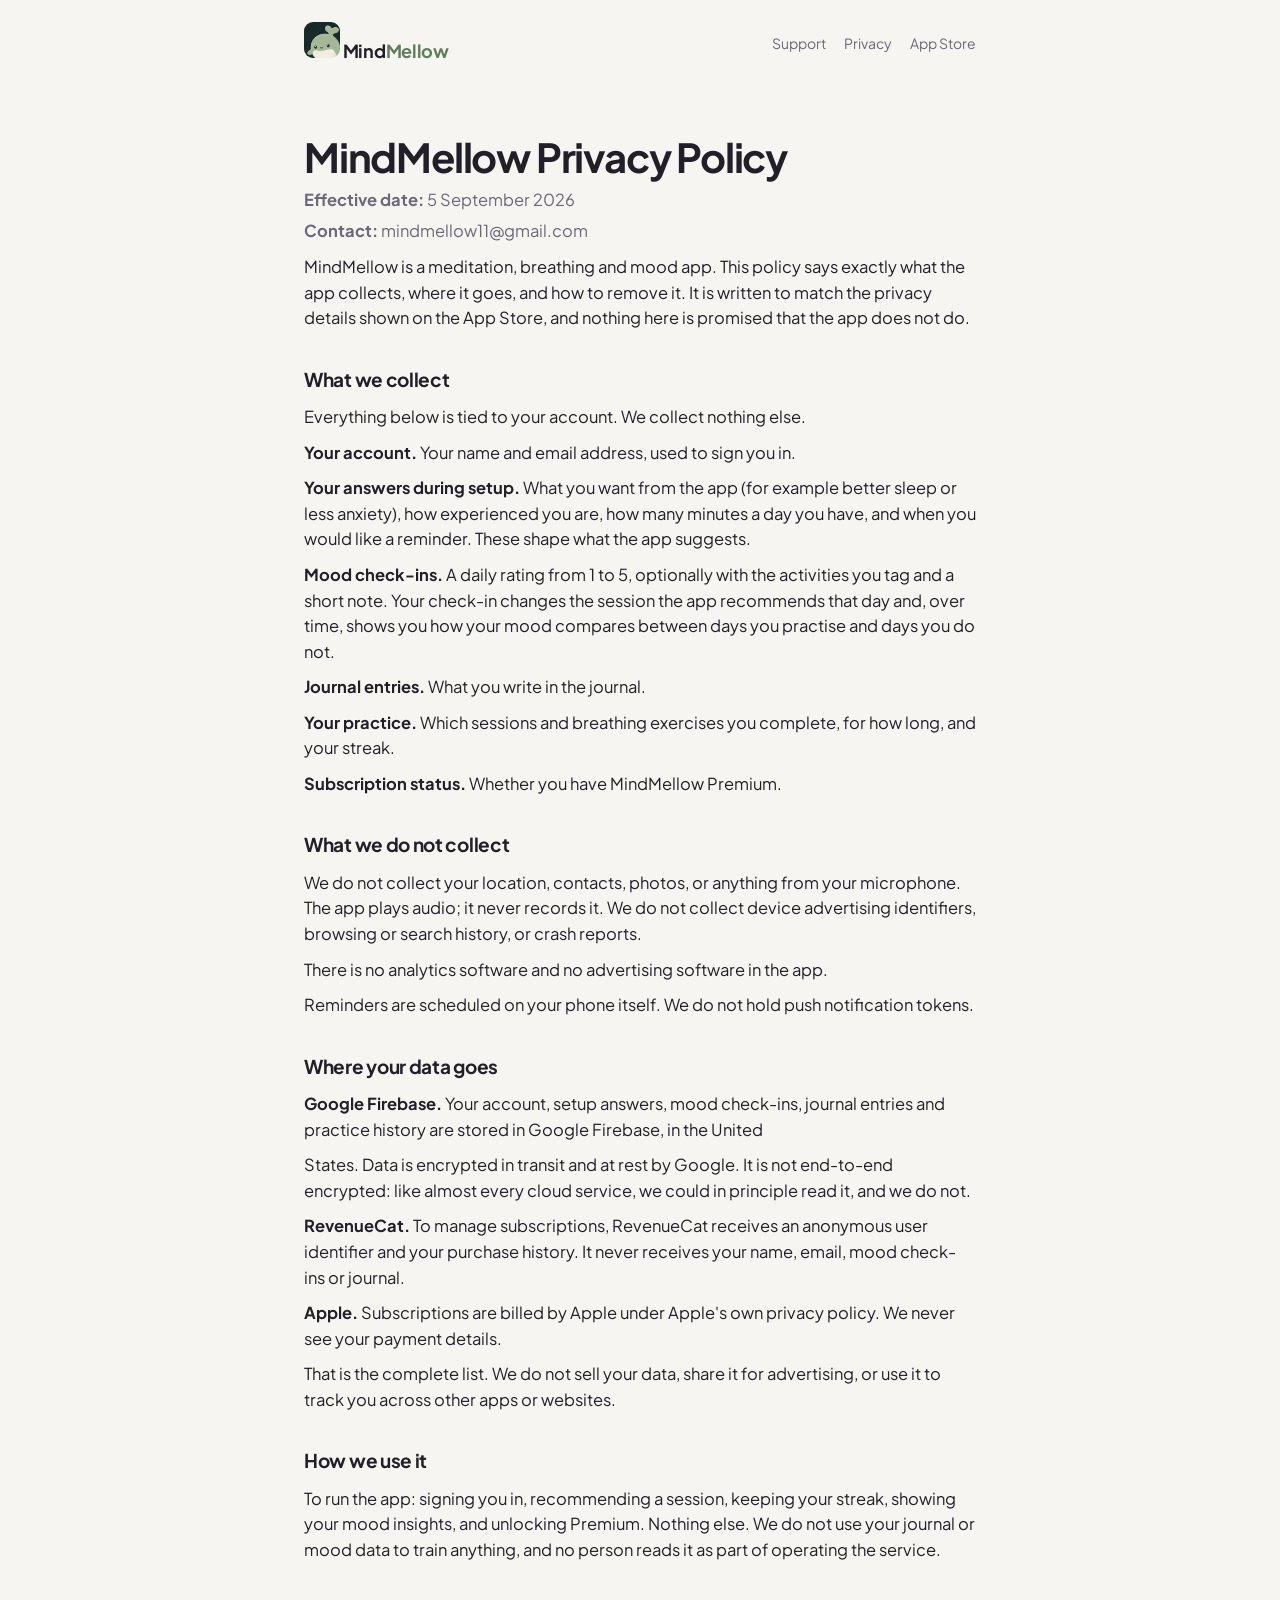
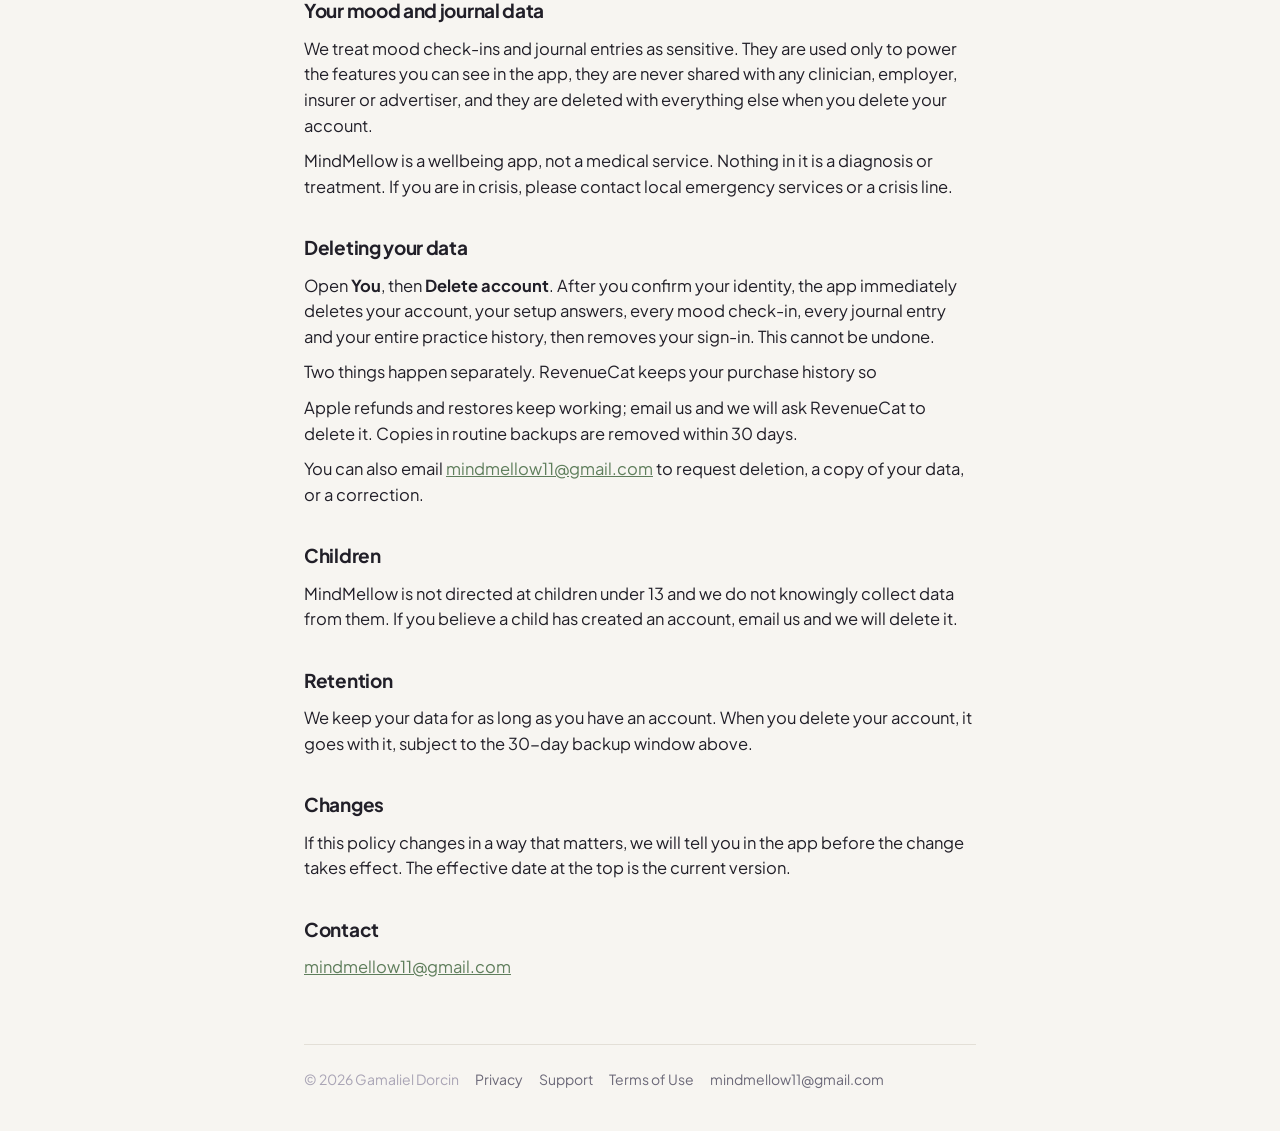
==== privacy.html @ c37a583e "MindMellow site: marketing, privacy policy, support" ====
<!doctype html><html lang="en"><head><title>Privacy Policy — MindMellow</title><meta charset="utf-8"><meta name="viewport" content="width=device-width,initial-scale=1"><link rel="icon" href="assets/icon.png"><link rel="preconnect" href="https://fonts.googleapis.com"><link href="https://fonts.googleapis.com/css2?family=Plus+Jakarta+Sans:wght@500;600;700&display=swap" rel="stylesheet"><link rel="stylesheet" href="style.css"></head><body><div class="wrap"><nav><a class="brand" href="./"><img src="assets/icon.png" alt=""> Mind<span>Mellow</span></a><div class="links"><a href="support.html">Support</a><a href="privacy.html">Privacy</a><a href="https://apps.apple.com/app/id6741377429">App Store</a></div></nav><div class="legal"><h1>MindMellow Privacy Policy</h1><p class="meta"><strong>Effective date:</strong> 5 September 2026</p><p class="meta"><strong>Contact:</strong> mindmellow11@gmail.com</p><p>MindMellow is a meditation, breathing and mood app. This policy says exactly what the app collects, where it goes, and how to remove it. It is written to match the privacy details shown on the App Store, and nothing here is promised that the app does not do.</p><h2>What we collect</h2><p>Everything below is tied to your account. We collect nothing else.</p><p><strong>Your account.</strong> Your name and email address, used to sign you in.</p><p><strong>Your answers during setup.</strong> What you want from the app (for example better sleep or less anxiety), how experienced you are, how many minutes a day you have, and when you would like a reminder. These shape what the app suggests.</p><p><strong>Mood check-ins.</strong> A daily rating from 1 to 5, optionally with the activities you tag and a short note. Your check-in changes the session the app recommends that day and, over time, shows you how your mood compares between days you practise and days you do not.</p><p><strong>Journal entries.</strong> What you write in the journal.</p><p><strong>Your practice.</strong> Which sessions and breathing exercises you complete, for how long, and your streak.</p><p><strong>Subscription status.</strong> Whether you have MindMellow Premium.</p><h2>What we do not collect</h2><p>We do not collect your location, contacts, photos, or anything from your microphone. The app plays audio; it never records it. We do not collect device advertising identifiers, browsing or search history, or crash reports.</p><p>There is no analytics software and no advertising software in the app.</p><p>Reminders are scheduled on your phone itself. We do not hold push notification tokens.</p><h2>Where your data goes</h2><p><strong>Google Firebase.</strong> Your account, setup answers, mood check-ins, journal entries and practice history are stored in Google Firebase, in the United</p><p>States. Data is encrypted in transit and at rest by Google. It is not end-to-end encrypted: like almost every cloud service, we could in principle read it, and we do not.</p><p><strong>RevenueCat.</strong> To manage subscriptions, RevenueCat receives an anonymous user identifier and your purchase history. It never receives your name, email, mood check-ins or journal.</p><p><strong>Apple.</strong> Subscriptions are billed by Apple under Apple's own privacy policy. We never see your payment details.</p><p>That is the complete list. We do not sell your data, share it for advertising, or use it to track you across other apps or websites.</p><h2>How we use it</h2><p>To run the app: signing you in, recommending a session, keeping your streak, showing your mood insights, and unlocking Premium. Nothing else. We do not use your journal or mood data to train anything, and no person reads it as part of operating the service.</p><h2>Your mood and journal data</h2><p>We treat mood check-ins and journal entries as sensitive. They are used only to power the features you can see in the app, they are never shared with any clinician, employer, insurer or advertiser, and they are deleted with everything else when you delete your account.</p><p>MindMellow is a wellbeing app, not a medical service. Nothing in it is a diagnosis or treatment. If you are in crisis, please contact local emergency services or a crisis line.</p><h2>Deleting your data</h2><p>Open <strong>You</strong>, then <strong>Delete account</strong>. After you confirm your identity, the app immediately deletes your account, your setup answers, every mood check-in, every journal entry and your entire practice history, then removes your sign-in. This cannot be undone.</p><p>Two things happen separately. RevenueCat keeps your purchase history so</p><p>Apple refunds and restores keep working; email us and we will ask RevenueCat to delete it. Copies in routine backups are removed within 30 days.</p><p>You can also email <a href="mailto:mindmellow11@gmail.com">mindmellow11@gmail.com</a> to request deletion, a copy of your data, or a correction.</p><h2>Children</h2><p>MindMellow is not directed at children under 13 and we do not knowingly collect data from them. If you believe a child has created an account, email us and we will delete it.</p><h2>Retention</h2><p>We keep your data for as long as you have an account. When you delete your account, it goes with it, subject to the 30-day backup window above.</p><h2>Changes</h2><p>If this policy changes in a way that matters, we will tell you in the app before the change takes effect. The effective date at the top is the current version.</p><h2>Contact</h2><p><a href="mailto:mindmellow11@gmail.com">mindmellow11@gmail.com</a></p></div><footer><span>© 2026 Gamaliel Dorcin</span><a href="privacy.html">Privacy</a><a href="support.html">Support</a><a href="https://www.apple.com/legal/internet-services/itunes/dev/stdeula/">Terms of Use</a><a href="mailto:mindmellow11@gmail.com">mindmellow11@gmail.com</a></footer></div></body></html>
---- style.css ----
:root{--paper:#F7F5F1;--paper1:#FDFCFA;--ink:#211F28;--dim:#6B6878;--faint:#A9A4B5;--sage:#5F7E5C;--sage-soft:rgba(95,126,92,.10);--border:#E3DFD7}
*{box-sizing:border-box}body{margin:0;background:var(--paper);color:var(--ink);font-family:"Plus Jakarta Sans",-apple-system,system-ui,sans-serif;line-height:1.55;-webkit-font-smoothing:antialiased}
a{color:var(--sage)}.wrap{max-width:720px;margin:0 auto;padding:0 24px}
nav{display:flex;align-items:center;gap:14px;padding:22px 0}nav img{width:36px;height:36px;border-radius:9px}
nav .brand{font-weight:700;font-size:18px;letter-spacing:-.3px;color:var(--ink);text-decoration:none}nav .brand span{color:var(--sage)}
nav .links{margin-left:auto;display:flex;gap:18px;font-size:14px}nav .links a{color:var(--dim);text-decoration:none}nav .links a:hover{color:var(--sage)}
h1{font-size:40px;line-height:1.1;letter-spacing:-1.2px;margin:48px 0 12px}h1 em{color:var(--sage);font-style:normal}
h2{font-size:22px;letter-spacing:-.3px;margin:40px 0 8px}p{margin:10px 0}.dim{color:var(--dim)}.small{font-size:14px;color:var(--faint)}
.hero{display:grid;grid-template-columns:1.1fr .9fr;gap:32px;align-items:center;padding:24px 0 8px}
.hero img{width:100%;max-width:300px;justify-self:center;filter:drop-shadow(0 20px 40px rgba(33,31,40,.18));border-radius:36px}
.btn{display:inline-flex;align-items:center;gap:10px;background:var(--sage);color:#fff;text-decoration:none;font-weight:600;padding:14px 22px;border-radius:999px;margin-top:18px}
.grid{display:grid;grid-template-columns:repeat(auto-fit,minmax(200px,1fr));gap:16px;margin:28px 0}
.card{background:var(--paper1);border:1px solid var(--border);border-radius:20px;padding:20px}.card h3{margin:0 0 6px;font-size:17px;letter-spacing:-.2px}.card p{margin:0;color:var(--dim);font-size:15px}
.shots{display:grid;grid-template-columns:repeat(auto-fit,minmax(180px,1fr));gap:18px;margin:32px 0}.shots img{width:100%;border-radius:22px;box-shadow:0 12px 32px rgba(33,31,40,.15)}
.whale{width:120px;margin:24px auto 0;display:block}
footer{margin:64px 0 40px;padding-top:24px;border-top:1px solid var(--border);font-size:14px;color:var(--faint);display:flex;flex-wrap:wrap;gap:16px}footer a{color:var(--dim);text-decoration:none}
.legal h2{font-size:19px;margin-top:34px}.legal p,.legal li{font-size:16.5px}.legal .meta{color:var(--dim);margin-top:-4px}
@media(max-width:640px){.hero{grid-template-columns:1fr}h1{font-size:32px}}
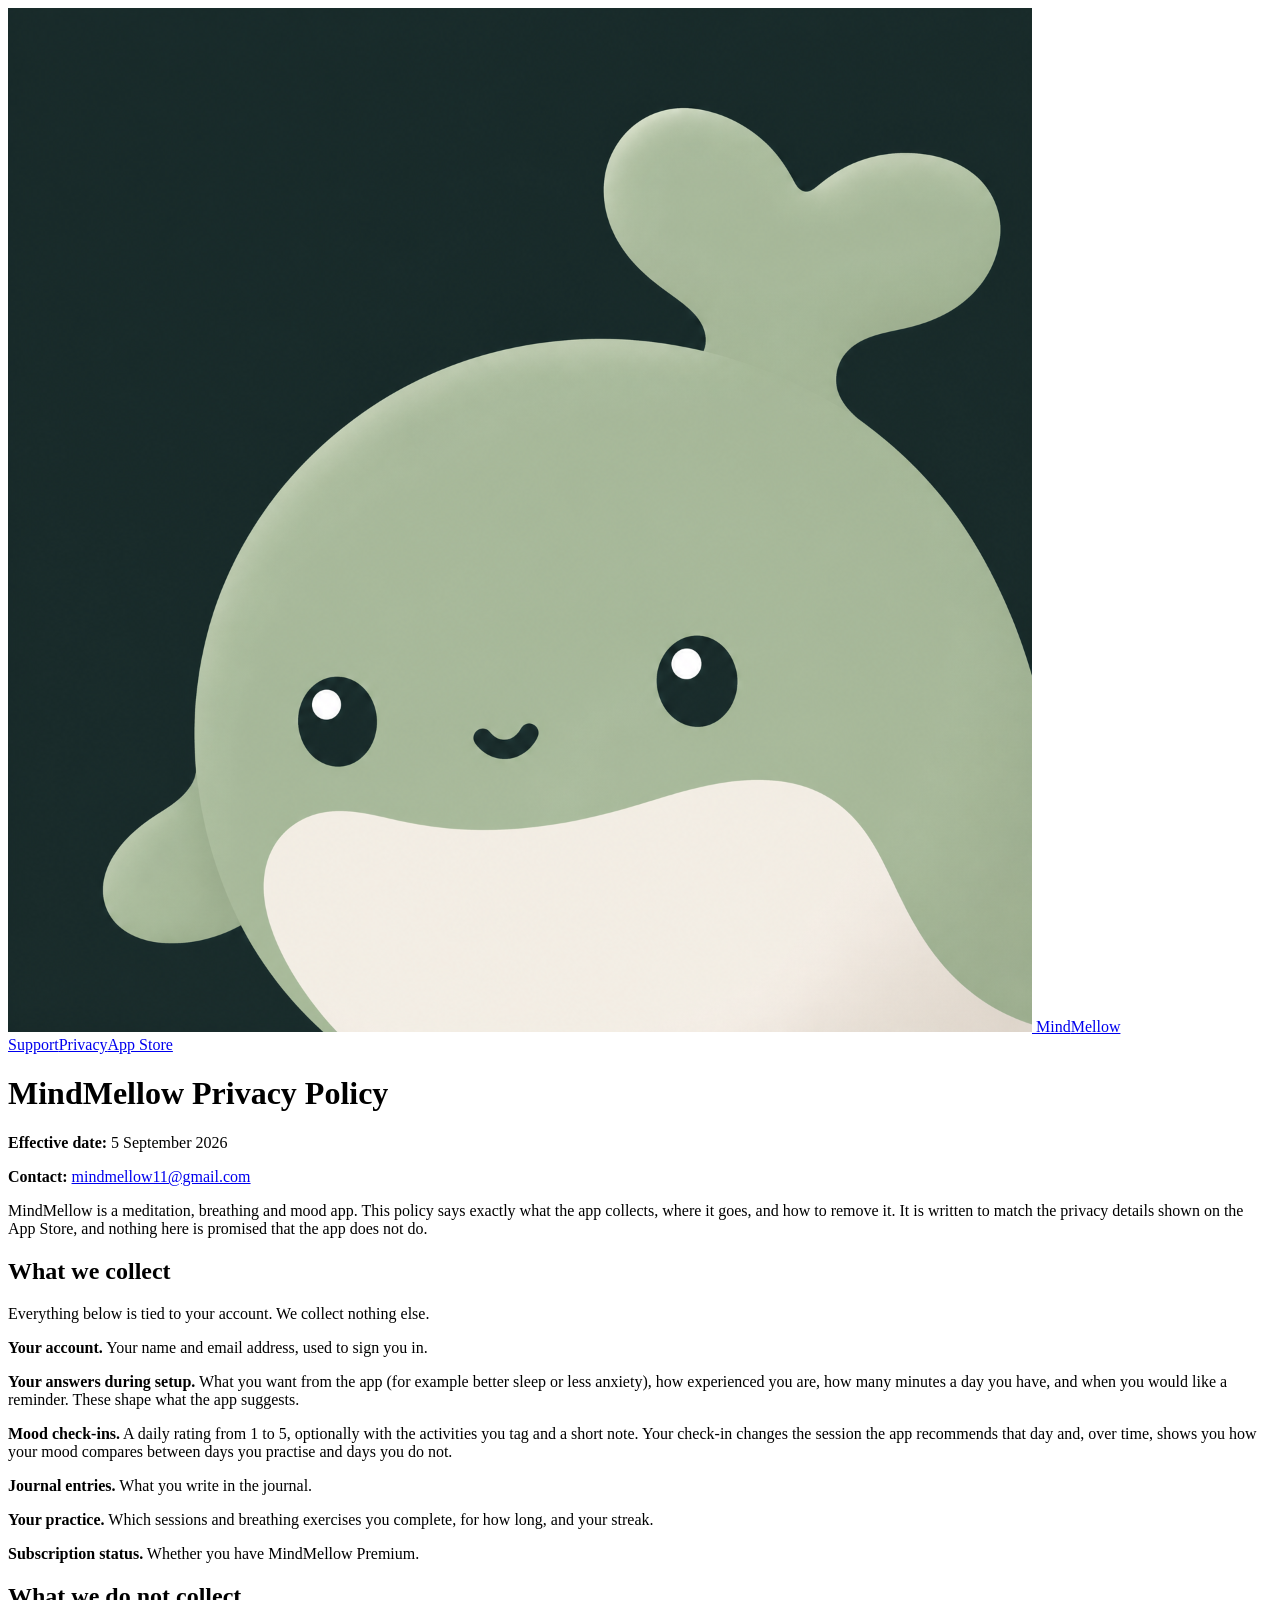
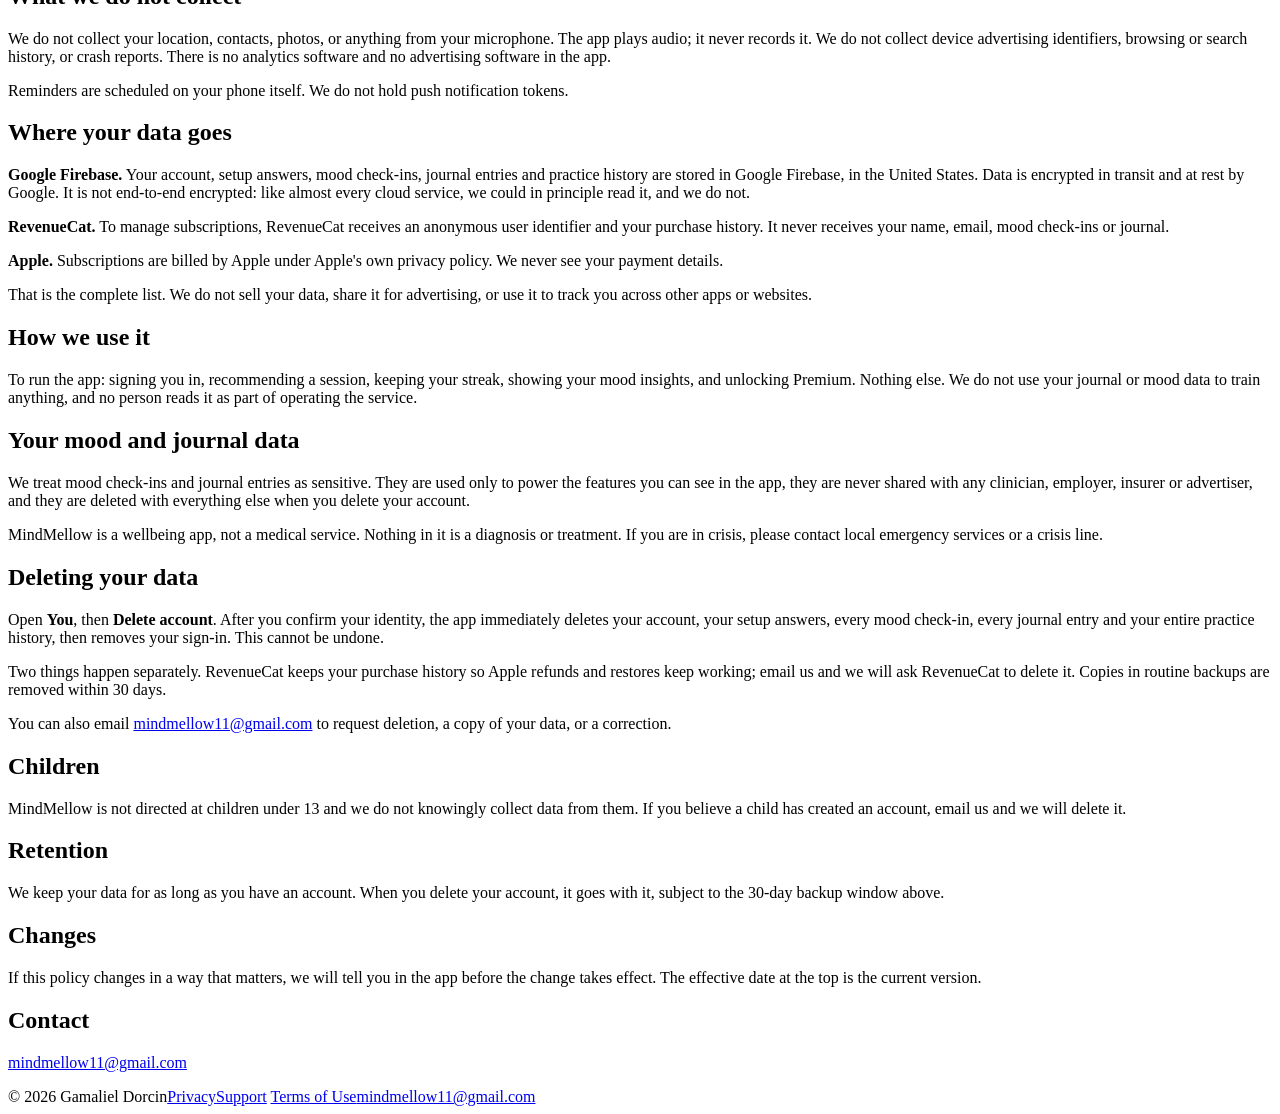
==== commit 60587cbd: "Rebuild from the app's design tokens via scripts/render-site.js" ====
--- a/privacy.html
+++ b/privacy.html
@@ -1 +1,43 @@
-<!doctype html><html lang="en"><head><title>Privacy Policy — MindMellow</title><meta charset="utf-8"><meta name="viewport" content="width=device-width,initial-scale=1"><link rel="icon" href="assets/icon.png"><link rel="preconnect" href="https://fonts.googleapis.com"><link href="https://fonts.googleapis.com/css2?family=Plus+Jakarta+Sans:wght@500;600;700&display=swap" rel="stylesheet"><link rel="stylesheet" href="style.css"></head><body><div class="wrap"><nav><a class="brand" href="./"><img src="assets/icon.png" alt=""> Mind<span>Mellow</span></a><div class="links"><a href="support.html">Support</a><a href="privacy.html">Privacy</a><a href="https://apps.apple.com/app/id6741377429">App Store</a></div></nav><div class="legal"><h1>MindMellow Privacy Policy</h1><p class="meta"><strong>Effective date:</strong> 5 September 2026</p><p class="meta"><strong>Contact:</strong> mindmellow11@gmail.com</p><p>MindMellow is a meditation, breathing and mood app. This policy says exactly what the app collects, where it goes, and how to remove it. It is written to match the privacy details shown on the App Store, and nothing here is promised that the app does not do.</p><h2>What we collect</h2><p>Everything below is tied to your account. We collect nothing else.</p><p><strong>Your account.</strong> Your name and email address, used to sign you in.</p><p><strong>Your answers during setup.</strong> What you want from the app (for example better sleep or less anxiety), how experienced you are, how many minutes a day you have, and when you would like a reminder. These shape what the app suggests.</p><p><strong>Mood check-ins.</strong> A daily rating from 1 to 5, optionally with the activities you tag and a short note. Your check-in changes the session the app recommends that day and, over time, shows you how your mood compares between days you practise and days you do not.</p><p><strong>Journal entries.</strong> What you write in the journal.</p><p><strong>Your practice.</strong> Which sessions and breathing exercises you complete, for how long, and your streak.</p><p><strong>Subscription status.</strong> Whether you have MindMellow Premium.</p><h2>What we do not collect</h2><p>We do not collect your location, contacts, photos, or anything from your microphone. The app plays audio; it never records it. We do not collect device advertising identifiers, browsing or search history, or crash reports.</p><p>There is no analytics software and no advertising software in the app.</p><p>Reminders are scheduled on your phone itself. We do not hold push notification tokens.</p><h2>Where your data goes</h2><p><strong>Google Firebase.</strong> Your account, setup answers, mood check-ins, journal entries and practice history are stored in Google Firebase, in the United</p><p>States. Data is encrypted in transit and at rest by Google. It is not end-to-end encrypted: like almost every cloud service, we could in principle read it, and we do not.</p><p><strong>RevenueCat.</strong> To manage subscriptions, RevenueCat receives an anonymous user identifier and your purchase history. It never receives your name, email, mood check-ins or journal.</p><p><strong>Apple.</strong> Subscriptions are billed by Apple under Apple's own privacy policy. We never see your payment details.</p><p>That is the complete list. We do not sell your data, share it for advertising, or use it to track you across other apps or websites.</p><h2>How we use it</h2><p>To run the app: signing you in, recommending a session, keeping your streak, showing your mood insights, and unlocking Premium. Nothing else. We do not use your journal or mood data to train anything, and no person reads it as part of operating the service.</p><h2>Your mood and journal data</h2><p>We treat mood check-ins and journal entries as sensitive. They are used only to power the features you can see in the app, they are never shared with any clinician, employer, insurer or advertiser, and they are deleted with everything else when you delete your account.</p><p>MindMellow is a wellbeing app, not a medical service. Nothing in it is a diagnosis or treatment. If you are in crisis, please contact local emergency services or a crisis line.</p><h2>Deleting your data</h2><p>Open <strong>You</strong>, then <strong>Delete account</strong>. After you confirm your identity, the app immediately deletes your account, your setup answers, every mood check-in, every journal entry and your entire practice history, then removes your sign-in. This cannot be undone.</p><p>Two things happen separately. RevenueCat keeps your purchase history so</p><p>Apple refunds and restores keep working; email us and we will ask RevenueCat to delete it. Copies in routine backups are removed within 30 days.</p><p>You can also email <a href="mailto:mindmellow11@gmail.com">mindmellow11@gmail.com</a> to request deletion, a copy of your data, or a correction.</p><h2>Children</h2><p>MindMellow is not directed at children under 13 and we do not knowingly collect data from them. If you believe a child has created an account, email us and we will delete it.</p><h2>Retention</h2><p>We keep your data for as long as you have an account. When you delete your account, it goes with it, subject to the 30-day backup window above.</p><h2>Changes</h2><p>If this policy changes in a way that matters, we will tell you in the app before the change takes effect. The effective date at the top is the current version.</p><h2>Contact</h2><p><a href="mailto:mindmellow11@gmail.com">mindmellow11@gmail.com</a></p></div><footer><span>© 2026 Gamaliel Dorcin</span><a href="privacy.html">Privacy</a><a href="support.html">Support</a><a href="https://www.apple.com/legal/internet-services/itunes/dev/stdeula/">Terms of Use</a><a href="mailto:mindmellow11@gmail.com">mindmellow11@gmail.com</a></footer></div></body></html>+<!doctype html><html lang="en"><head><meta charset="utf-8"><meta name="viewport" content="width=device-width,initial-scale=1">
+<title>Privacy Policy — MindMellow</title>
+<link rel="icon" href="assets/icon.png"><link rel="preconnect" href="https://fonts.googleapis.com">
+<link href="https://fonts.googleapis.com/css2?family=Plus+Jakarta+Sans:wght@600;700&display=swap" rel="stylesheet">
+<link rel="stylesheet" href="style.css"></head><body><div class="wrap"><nav><a class="brand" href="./"><img src="assets/icon.png" alt=""> Mind<span>Mellow</span></a>
+<div class="links"><a href="support.html">Support</a><a href="privacy.html">Privacy</a><a href="https://apps.apple.com/app/id6741377429">App Store</a></div></nav><div class="legal"><h1>MindMellow Privacy Policy</h1>
+<p class="meta"><strong>Effective date:</strong> 5 September 2026</p>
+<p class="meta"><strong>Contact:</strong> <a href="mailto:mindmellow11@gmail.com">mindmellow11@gmail.com</a></p>
+<p>MindMellow is a meditation, breathing and mood app. This policy says exactly what the app collects, where it goes, and how to remove it. It is written to match the privacy details shown on the App Store, and nothing here is promised that the app does not do.</p>
+<h2>What we collect</h2>
+<p>Everything below is tied to your account. We collect nothing else.</p>
+<p><strong>Your account.</strong> Your name and email address, used to sign you in.</p>
+<p><strong>Your answers during setup.</strong> What you want from the app (for example better sleep or less anxiety), how experienced you are, how many minutes a day you have, and when you would like a reminder. These shape what the app suggests.</p>
+<p><strong>Mood check-ins.</strong> A daily rating from 1 to 5, optionally with the activities you tag and a short note. Your check-in changes the session the app recommends that day and, over time, shows you how your mood compares between days you practise and days you do not.</p>
+<p><strong>Journal entries.</strong> What you write in the journal.</p>
+<p><strong>Your practice.</strong> Which sessions and breathing exercises you complete, for how long, and your streak.</p>
+<p><strong>Subscription status.</strong> Whether you have MindMellow Premium.</p>
+<h2>What we do not collect</h2>
+<p>We do not collect your location, contacts, photos, or anything from your microphone. The app plays audio; it never records it. We do not collect device advertising identifiers, browsing or search history, or crash reports. There is no analytics software and no advertising software in the app.</p>
+<p>Reminders are scheduled on your phone itself. We do not hold push notification tokens.</p>
+<h2>Where your data goes</h2>
+<p><strong>Google Firebase.</strong> Your account, setup answers, mood check-ins, journal entries and practice history are stored in Google Firebase, in the United States. Data is encrypted in transit and at rest by Google. It is not end-to-end encrypted: like almost every cloud service, we could in principle read it, and we do not.</p>
+<p><strong>RevenueCat.</strong> To manage subscriptions, RevenueCat receives an anonymous user identifier and your purchase history. It never receives your name, email, mood check-ins or journal.</p>
+<p><strong>Apple.</strong> Subscriptions are billed by Apple under Apple's own privacy policy. We never see your payment details.</p>
+<p>That is the complete list. We do not sell your data, share it for advertising, or use it to track you across other apps or websites.</p>
+<h2>How we use it</h2>
+<p>To run the app: signing you in, recommending a session, keeping your streak, showing your mood insights, and unlocking Premium. Nothing else. We do not use your journal or mood data to train anything, and no person reads it as part of operating the service.</p>
+<h2>Your mood and journal data</h2>
+<p>We treat mood check-ins and journal entries as sensitive. They are used only to power the features you can see in the app, they are never shared with any clinician, employer, insurer or advertiser, and they are deleted with everything else when you delete your account.</p>
+<p>MindMellow is a wellbeing app, not a medical service. Nothing in it is a diagnosis or treatment. If you are in crisis, please contact local emergency services or a crisis line.</p>
+<h2>Deleting your data</h2>
+<p>Open <strong>You</strong>, then <strong>Delete account</strong>. After you confirm your identity, the app immediately deletes your account, your setup answers, every mood check-in, every journal entry and your entire practice history, then removes your sign-in. This cannot be undone.</p>
+<p>Two things happen separately. RevenueCat keeps your purchase history so Apple refunds and restores keep working; email us and we will ask RevenueCat to delete it. Copies in routine backups are removed within 30 days.</p>
+<p>You can also email <a href="mailto:mindmellow11@gmail.com">mindmellow11@gmail.com</a> to request deletion, a copy of your data, or a correction.</p>
+<h2>Children</h2>
+<p>MindMellow is not directed at children under 13 and we do not knowingly collect data from them. If you believe a child has created an account, email us and we will delete it.</p>
+<h2>Retention</h2>
+<p>We keep your data for as long as you have an account. When you delete your account, it goes with it, subject to the 30-day backup window above.</p>
+<h2>Changes</h2>
+<p>If this policy changes in a way that matters, we will tell you in the app before the change takes effect. The effective date at the top is the current version.</p>
+<h2>Contact</h2>
+<p><a href="mailto:mindmellow11@gmail.com">mindmellow11@gmail.com</a></p></div><footer><span>© 2026 Gamaliel Dorcin</span><a href="privacy.html">Privacy</a><a href="support.html">Support</a>
+<a href="https://www.apple.com/legal/internet-services/itunes/dev/stdeula/">Terms of Use</a><a href="mailto:mindmellow11@gmail.com">mindmellow11@gmail.com</a></footer></div></body></html>
--- a/style.css
+++ b/style.css
@@ -1,18 +1,55 @@
-:root{--paper:#F7F5F1;--paper1:#FDFCFA;--ink:#211F28;--dim:#6B6878;--faint:#A9A4B5;--sage:#5F7E5C;--sage-soft:rgba(95,126,92,.10);--border:#E3DFD7}
-*{box-sizing:border-box}body{margin:0;background:var(--paper);color:var(--ink);font-family:"Plus Jakarta Sans",-apple-system,system-ui,sans-serif;line-height:1.55;-webkit-font-smoothing:antialiased}
-a{color:var(--sage)}.wrap{max-width:720px;margin:0 auto;padding:0 24px}
-nav{display:flex;align-items:center;gap:14px;padding:22px 0}nav img{width:36px;height:36px;border-radius:9px}
-nav .brand{font-weight:700;font-size:18px;letter-spacing:-.3px;color:var(--ink);text-decoration:none}nav .brand span{color:var(--sage)}
-nav .links{margin-left:auto;display:flex;gap:18px;font-size:14px}nav .links a{color:var(--dim);text-decoration:none}nav .links a:hover{color:var(--sage)}
-h1{font-size:40px;line-height:1.1;letter-spacing:-1.2px;margin:48px 0 12px}h1 em{color:var(--sage);font-style:normal}
-h2{font-size:22px;letter-spacing:-.3px;margin:40px 0 8px}p{margin:10px 0}.dim{color:var(--dim)}.small{font-size:14px;color:var(--faint)}
-.hero{display:grid;grid-template-columns:1.1fr .9fr;gap:32px;align-items:center;padding:24px 0 8px}
-.hero img{width:100%;max-width:300px;justify-self:center;filter:drop-shadow(0 20px 40px rgba(33,31,40,.18));border-radius:36px}
-.btn{display:inline-flex;align-items:center;gap:10px;background:var(--sage);color:#fff;text-decoration:none;font-weight:600;padding:14px 22px;border-radius:999px;margin-top:18px}
-.grid{display:grid;grid-template-columns:repeat(auto-fit,minmax(200px,1fr));gap:16px;margin:28px 0}
-.card{background:var(--paper1);border:1px solid var(--border);border-radius:20px;padding:20px}.card h3{margin:0 0 6px;font-size:17px;letter-spacing:-.2px}.card p{margin:0;color:var(--dim);font-size:15px}
-.shots{display:grid;grid-template-columns:repeat(auto-fit,minmax(180px,1fr));gap:18px;margin:32px 0}.shots img{width:100%;border-radius:22px;box-shadow:0 12px 32px rgba(33,31,40,.15)}
-.whale{width:120px;margin:24px auto 0;display:block}
-footer{margin:64px 0 40px;padding-top:24px;border-top:1px solid var(--border);font-size:14px;color:var(--faint);display:flex;flex-wrap:wrap;gap:16px}footer a{color:var(--dim);text-decoration:none}
-.legal h2{font-size:19px;margin-top:34px}.legal p,.legal li{font-size:16.5px}.legal .meta{color:var(--dim);margin-top:-4px}
-@media(max-width:640px){.hero{grid-template-columns:1fr}h1{font-size:32px}}
+/* Generated by scripts/render-site.js from src/theme/tokens.ts. Do not edit by hand. */
+:root {
+  --bg: #F7F5F1; --surface: #FDFCFA; --surface-raised: #FFFFFF;
+  --border: #E3DFD7; --text: #211F28; --text-dim: #5B5666; --text-faint: #6F6A7C;
+  --accent: #5F7E5C; --accent-strong: #4A6448; --accent-soft: rgba(95;
+  --on-accent: #FFFFFF; --ink: #0E0D12; --snow: #F4F2F7; --fog: #A9A4B5;
+  --r-sm: 10px; --r-md: 14px; --r-lg: 20px; --r-xl: 28px; --r-pill: 999px;
+  --shadow-raised: 0 8px 24px rgba(14, 13, 18, 0.16);
+  --display: "Plus Jakarta Sans", -apple-system, system-ui, sans-serif;
+  --body: -apple-system, system-ui, "Helvetica Neue", sans-serif;
+}
+* { box-sizing: border-box; }
+body { margin: 0; background: var(--bg); color: var(--text); font-family: var(--body); font-size: 16px; line-height: 1.38; -webkit-font-smoothing: antialiased; }
+a { color: var(--accent); }
+.wrap { max-width: 720px; margin: 0 auto; padding: 0 24px; }
+
+nav { display: flex; align-items: center; gap: 14px; padding: 22px 0; }
+nav img { width: 36px; height: 36px; border-radius: 8px; }
+nav .brand { font-family: var(--display); font-weight: 700; font-size: 18px; letter-spacing: -0.006em; color: var(--text); text-decoration: none; }
+nav .brand span { color: var(--accent); }
+nav .links { margin-left: auto; display: flex; gap: 18px; font-size: 14px; }
+nav .links a { color: var(--text-dim); text-decoration: none; }
+nav .links a:hover { color: var(--accent); }
+
+h1 { font-family: var(--display); font-weight: 700; font-size: 40px; line-height: 1.15; letter-spacing: -0.030em; margin: 48px 0 12px; }
+h1 em { color: var(--accent); font-style: normal; }
+h2 { font-family: var(--display); font-weight: 600; font-size: 22px; line-height: 1.27; letter-spacing: -0.009em; margin: 40px 0 8px; }
+h3 { font-family: var(--display); font-weight: 600; font-size: 18px; line-height: 1.33; letter-spacing: -0.006em; margin: 0 0 6px; }
+p { margin: 10px 0; }
+.dim { color: var(--text-dim); }
+.small { font-size: 14px; color: var(--text-faint); }
+strong { font-weight: 600; color: var(--text); }
+
+.hero { display: grid; grid-template-columns: 1.1fr .9fr; gap: 32px; align-items: center; padding: 24px 0 8px; }
+.hero .lede { font-size: 19px; line-height: 1.5; }
+.hero img { width: 100%; max-width: 300px; justify-self: center; border-radius: 36px; box-shadow: var(--shadow-raised); }
+.btn { display: inline-flex; align-items: center; gap: 10px; background: var(--accent); color: var(--on-accent); text-decoration: none; font-weight: 600; padding: 14px 22px; border-radius: var(--r-pill); margin-top: 18px; }
+.btn:hover { background: var(--accent-strong); }
+
+.grid { display: grid; grid-template-columns: repeat(auto-fit, minmax(200px, 1fr)); gap: 16px; margin: 28px 0; }
+.card { background: var(--surface); border: 1px solid var(--border); border-radius: var(--r-lg); padding: 20px; }
+.card p { margin: 0; color: var(--text-dim); font-size: 15px; }
+
+.shots { display: grid; grid-template-columns: repeat(auto-fit, minmax(180px, 1fr)); gap: 18px; margin: 32px 0; }
+.shots img { width: 100%; border-radius: var(--r-xl); box-shadow: var(--shadow-raised); }
+.whale { width: 120px; margin: 24px auto 0; display: block; }
+
+footer { margin: 64px 0 40px; padding-top: 24px; border-top: 1px solid var(--border); font-size: 14px; color: var(--text-faint); display: flex; flex-wrap: wrap; gap: 16px; }
+footer a { color: var(--text-dim); text-decoration: none; }
+
+.legal h1 { font-size: 30px; line-height: 1.20; letter-spacing: -0.027em; }
+.legal h2 { font-size: 19px; margin-top: 34px; }
+.legal p { font-size: 16.5px; }
+.legal .meta { color: var(--text-dim); margin-top: -4px; }
+@media (max-width: 640px) { .hero { grid-template-columns: 1fr; } h1 { font-size: 32px; } }
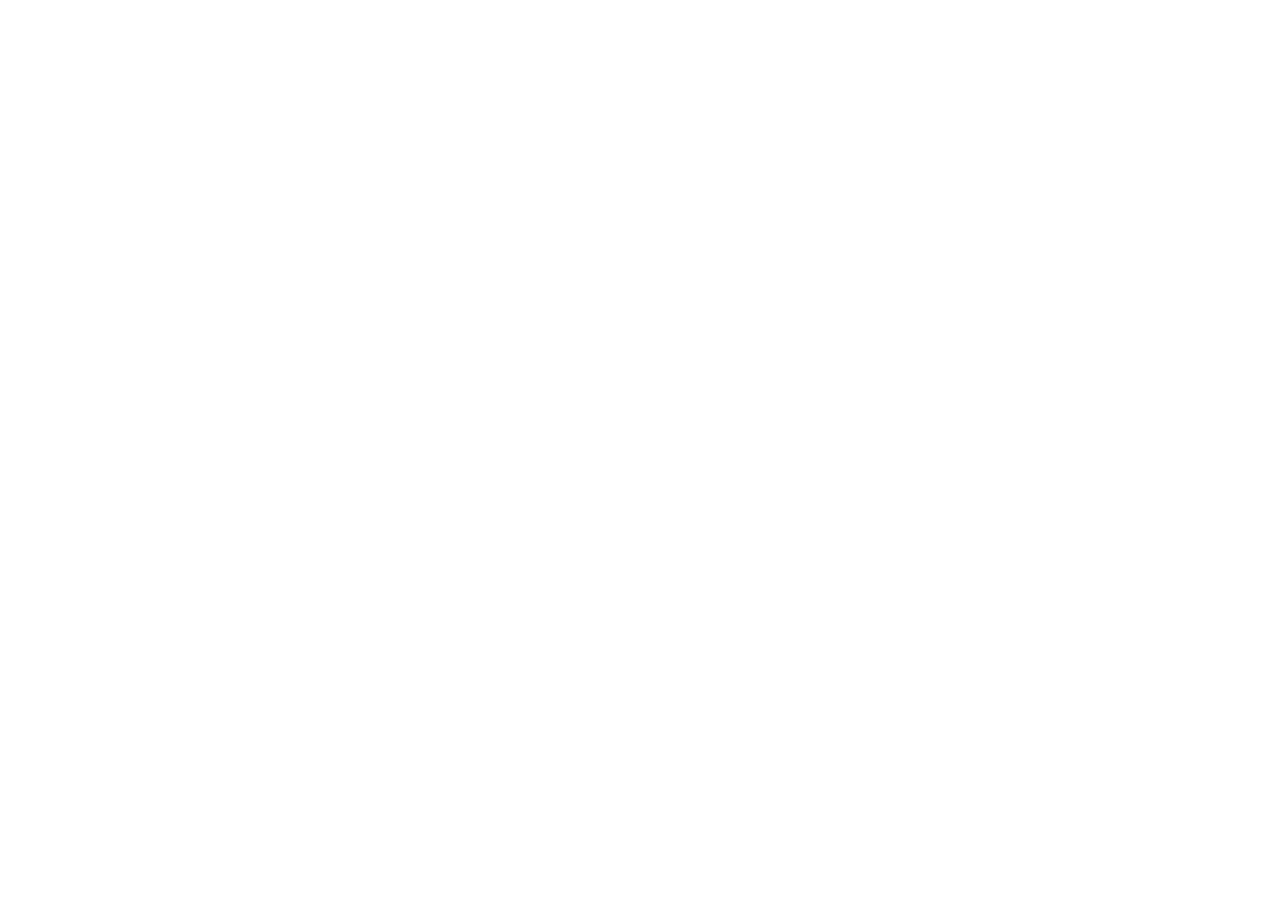
==== commit ecfd0271: "Point the privacy policy at nexusapplications.com The policy now lives at nexusapplications.com/mind" ====
--- a/privacy.html
+++ b/privacy.html
@@ -1,43 +1,24 @@
-<!doctype html><html lang="en"><head><meta charset="utf-8"><meta name="viewport" content="width=device-width,initial-scale=1">
-<title>Privacy Policy — MindMellow</title>
-<link rel="icon" href="assets/icon.png"><link rel="preconnect" href="https://fonts.googleapis.com">
-<link href="https://fonts.googleapis.com/css2?family=Plus+Jakarta+Sans:wght@600;700&display=swap" rel="stylesheet">
-<link rel="stylesheet" href="style.css"></head><body><div class="wrap"><nav><a class="brand" href="./"><img src="assets/icon.png" alt=""> Mind<span>Mellow</span></a>
-<div class="links"><a href="support.html">Support</a><a href="privacy.html">Privacy</a><a href="https://apps.apple.com/app/id6741377429">App Store</a></div></nav><div class="legal"><h1>MindMellow Privacy Policy</h1>
-<p class="meta"><strong>Effective date:</strong> 5 September 2026</p>
-<p class="meta"><strong>Contact:</strong> <a href="mailto:mindmellow11@gmail.com">mindmellow11@gmail.com</a></p>
-<p>MindMellow is a meditation, breathing and mood app. This policy says exactly what the app collects, where it goes, and how to remove it. It is written to match the privacy details shown on the App Store, and nothing here is promised that the app does not do.</p>
-<h2>What we collect</h2>
-<p>Everything below is tied to your account. We collect nothing else.</p>
-<p><strong>Your account.</strong> Your name and email address, used to sign you in.</p>
-<p><strong>Your answers during setup.</strong> What you want from the app (for example better sleep or less anxiety), how experienced you are, how many minutes a day you have, and when you would like a reminder. These shape what the app suggests.</p>
-<p><strong>Mood check-ins.</strong> A daily rating from 1 to 5, optionally with the activities you tag and a short note. Your check-in changes the session the app recommends that day and, over time, shows you how your mood compares between days you practise and days you do not.</p>
-<p><strong>Journal entries.</strong> What you write in the journal.</p>
-<p><strong>Your practice.</strong> Which sessions and breathing exercises you complete, for how long, and your streak.</p>
-<p><strong>Subscription status.</strong> Whether you have MindMellow Premium.</p>
-<h2>What we do not collect</h2>
-<p>We do not collect your location, contacts, photos, or anything from your microphone. The app plays audio; it never records it. We do not collect device advertising identifiers, browsing or search history, or crash reports. There is no analytics software and no advertising software in the app.</p>
-<p>Reminders are scheduled on your phone itself. We do not hold push notification tokens.</p>
-<h2>Where your data goes</h2>
-<p><strong>Google Firebase.</strong> Your account, setup answers, mood check-ins, journal entries and practice history are stored in Google Firebase, in the United States. Data is encrypted in transit and at rest by Google. It is not end-to-end encrypted: like almost every cloud service, we could in principle read it, and we do not.</p>
-<p><strong>RevenueCat.</strong> To manage subscriptions, RevenueCat receives an anonymous user identifier and your purchase history. It never receives your name, email, mood check-ins or journal.</p>
-<p><strong>Apple.</strong> Subscriptions are billed by Apple under Apple's own privacy policy. We never see your payment details.</p>
-<p>That is the complete list. We do not sell your data, share it for advertising, or use it to track you across other apps or websites.</p>
-<h2>How we use it</h2>
-<p>To run the app: signing you in, recommending a session, keeping your streak, showing your mood insights, and unlocking Premium. Nothing else. We do not use your journal or mood data to train anything, and no person reads it as part of operating the service.</p>
-<h2>Your mood and journal data</h2>
-<p>We treat mood check-ins and journal entries as sensitive. They are used only to power the features you can see in the app, they are never shared with any clinician, employer, insurer or advertiser, and they are deleted with everything else when you delete your account.</p>
-<p>MindMellow is a wellbeing app, not a medical service. Nothing in it is a diagnosis or treatment. If you are in crisis, please contact local emergency services or a crisis line.</p>
-<h2>Deleting your data</h2>
-<p>Open <strong>You</strong>, then <strong>Delete account</strong>. After you confirm your identity, the app immediately deletes your account, your setup answers, every mood check-in, every journal entry and your entire practice history, then removes your sign-in. This cannot be undone.</p>
-<p>Two things happen separately. RevenueCat keeps your purchase history so Apple refunds and restores keep working; email us and we will ask RevenueCat to delete it. Copies in routine backups are removed within 30 days.</p>
-<p>You can also email <a href="mailto:mindmellow11@gmail.com">mindmellow11@gmail.com</a> to request deletion, a copy of your data, or a correction.</p>
-<h2>Children</h2>
-<p>MindMellow is not directed at children under 13 and we do not knowingly collect data from them. If you believe a child has created an account, email us and we will delete it.</p>
-<h2>Retention</h2>
-<p>We keep your data for as long as you have an account. When you delete your account, it goes with it, subject to the 30-day backup window above.</p>
-<h2>Changes</h2>
-<p>If this policy changes in a way that matters, we will tell you in the app before the change takes effect. The effective date at the top is the current version.</p>
-<h2>Contact</h2>
-<p><a href="mailto:mindmellow11@gmail.com">mindmellow11@gmail.com</a></p></div><footer><span>© 2026 Gamaliel Dorcin</span><a href="privacy.html">Privacy</a><a href="support.html">Support</a>
-<a href="https://www.apple.com/legal/internet-services/itunes/dev/stdeula/">Terms of Use</a><a href="mailto:mindmellow11@gmail.com">mindmellow11@gmail.com</a></footer></div></body></html>
+<!doctype html>
+<html lang="en">
+<head>
+<meta charset="utf-8">
+<meta name="viewport" content="width=device-width, initial-scale=1">
+<title>MindMellow Privacy Policy</title>
+<link rel="canonical" href="https://nexusapplications.com/mindmellow-privacy.html">
+<meta http-equiv="refresh" content="0; url=https://nexusapplications.com/mindmellow-privacy.html">
+<meta name="robots" content="noindex">
+<style>
+  body { background: #0a0a0a; color: #999; font: 15px/1.6 -apple-system, "Segoe UI", Roboto, sans-serif;
+         min-height: 100vh; display: flex; align-items: center; justify-content: center; padding: 24px; margin: 0; }
+  main { text-align: center; max-width: 460px; }
+  a { color: #f59e0b; }
+</style>
+</head>
+<body>
+<main>
+  <p>MindMellow Privacy Policy has moved to nexusapplications.com.</p>
+  <p><a href="https://nexusapplications.com/mindmellow-privacy.html">Continue to the privacy policy</a></p>
+</main>
+<script>location.replace('https://nexusapplications.com/mindmellow-privacy.html');</script>
+</body>
+</html>
